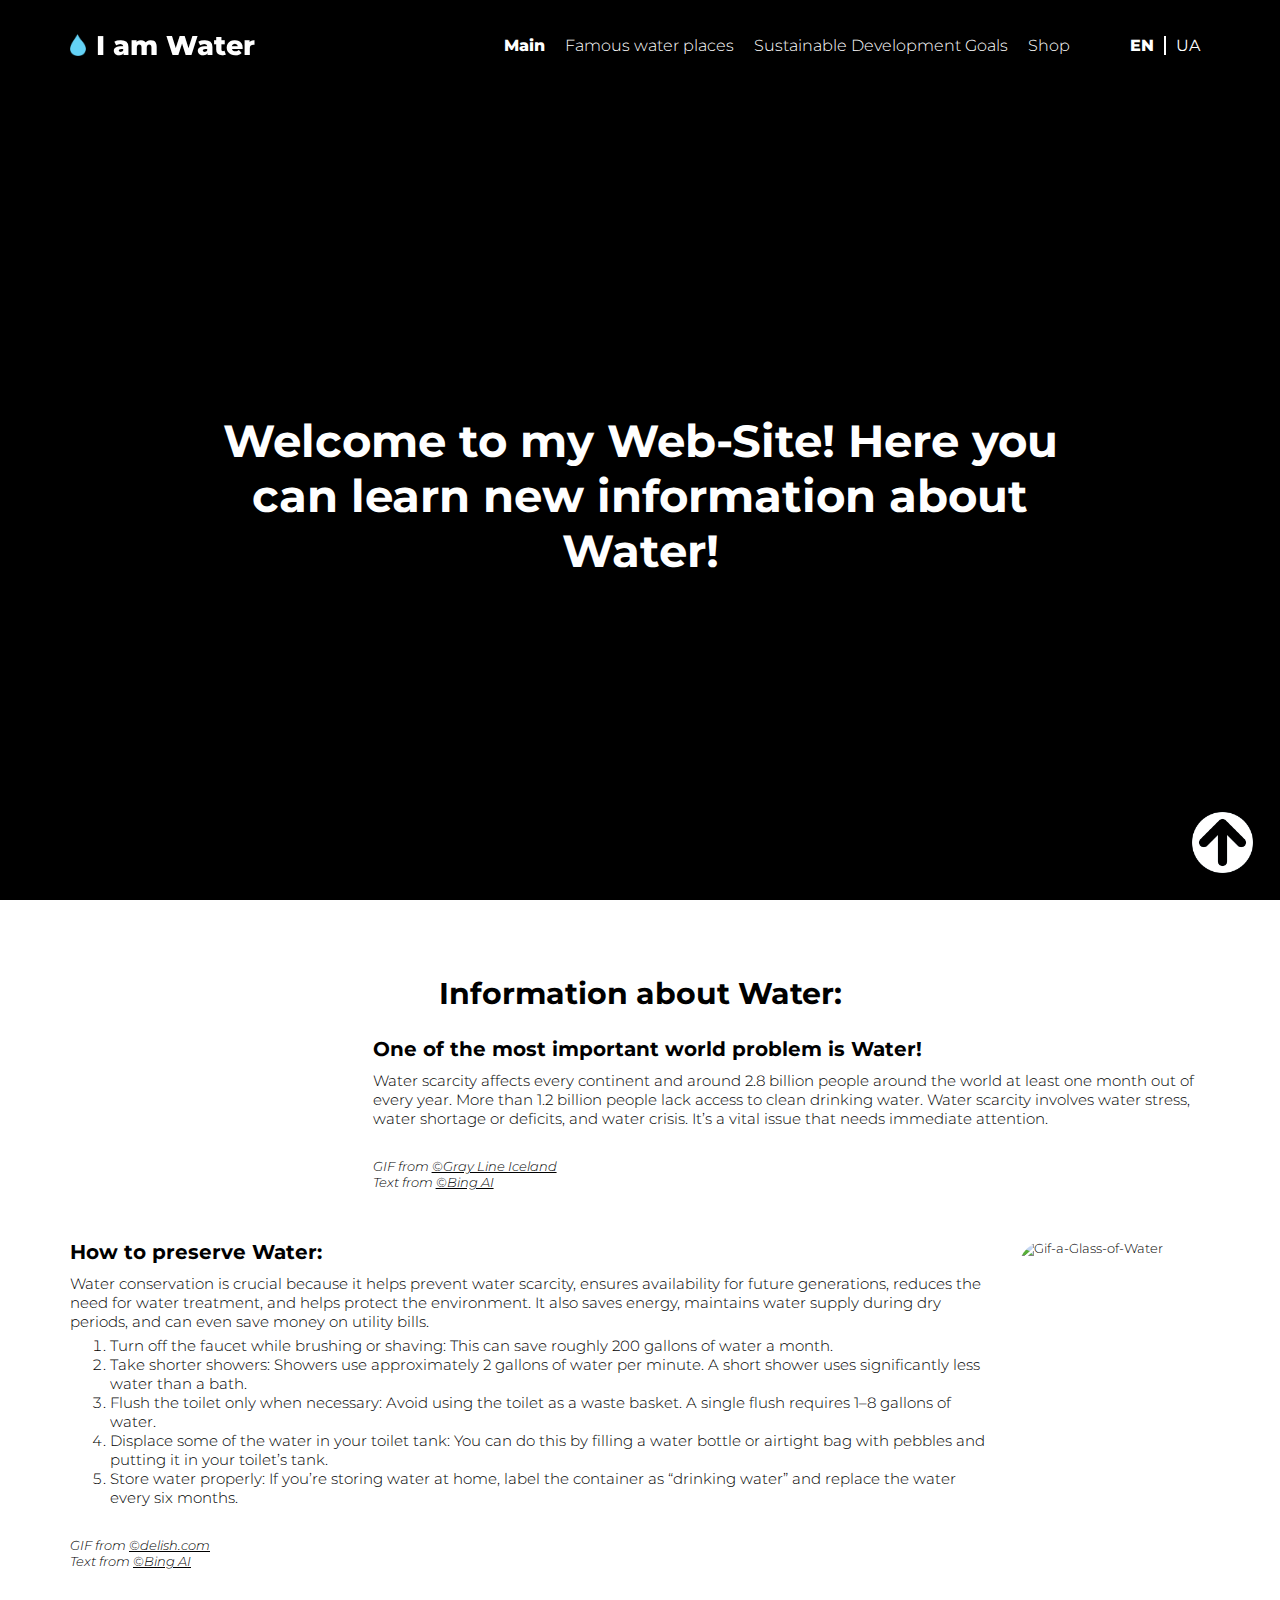
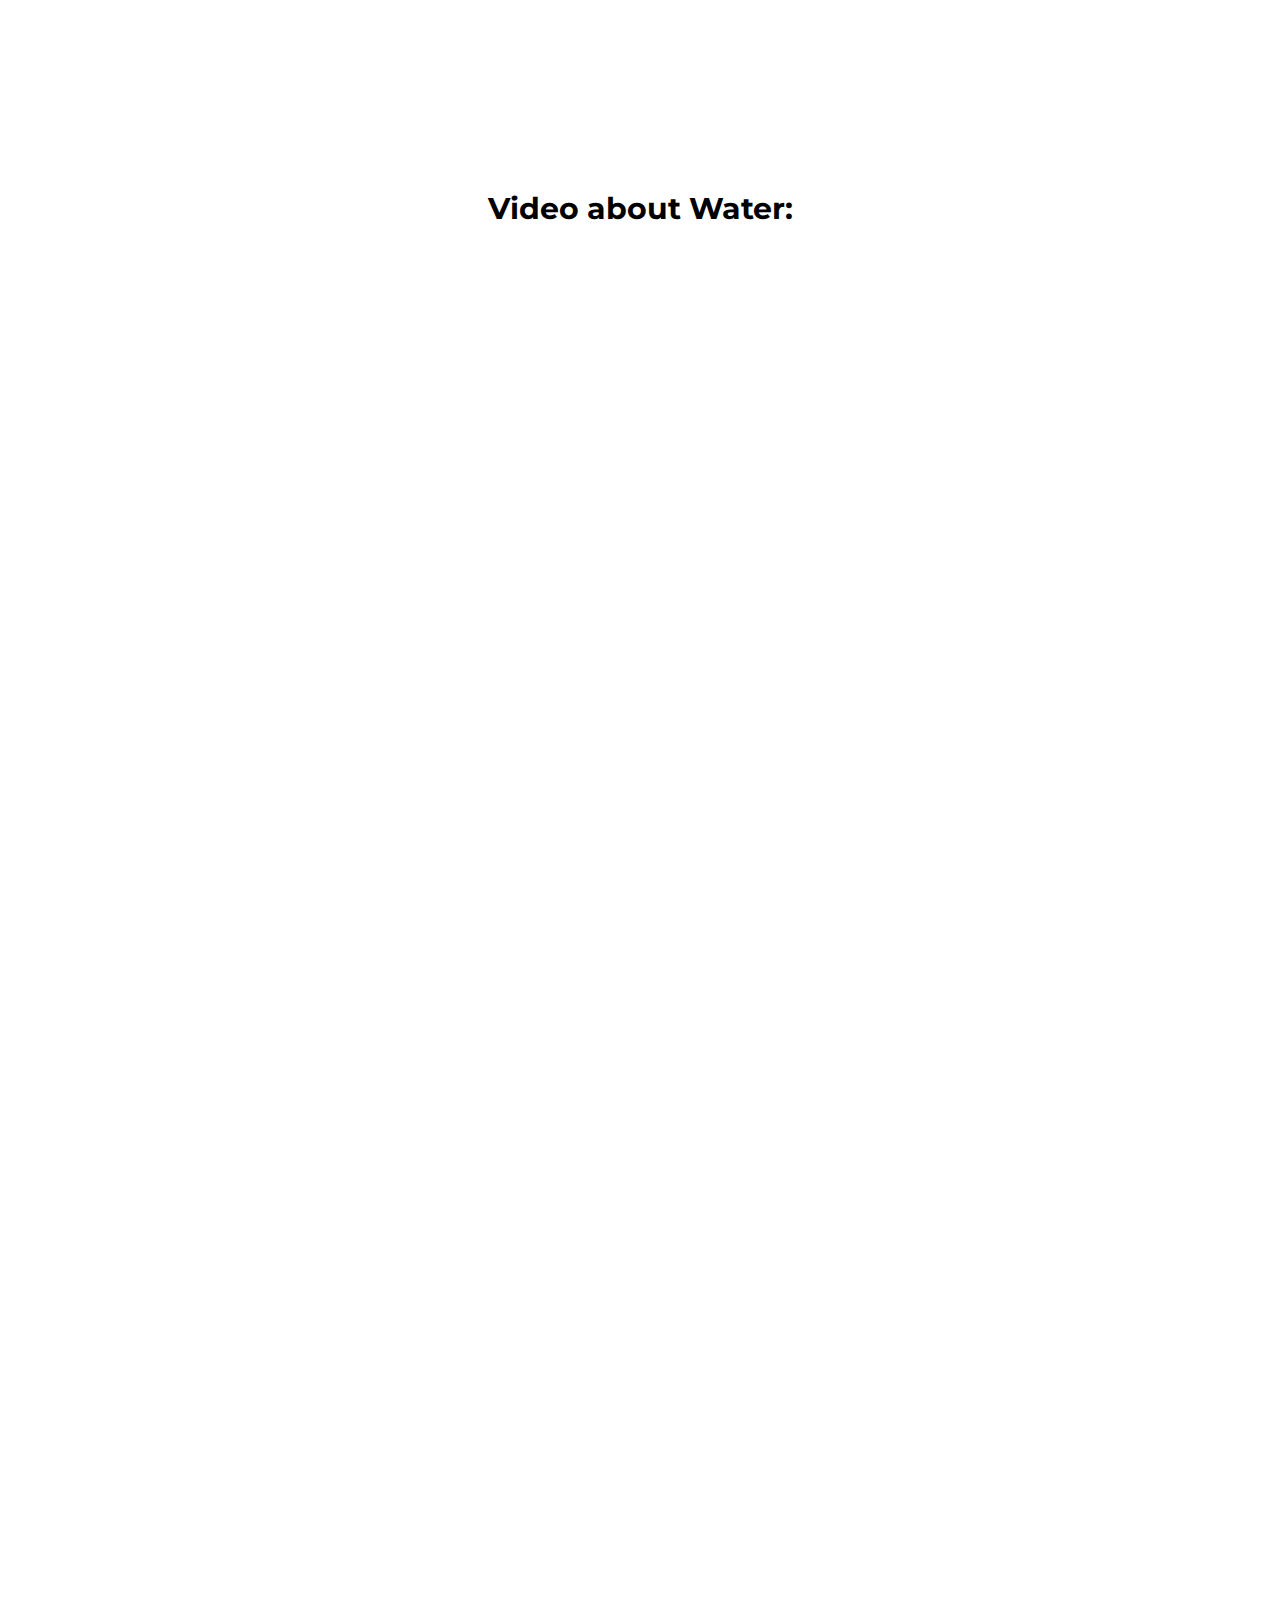
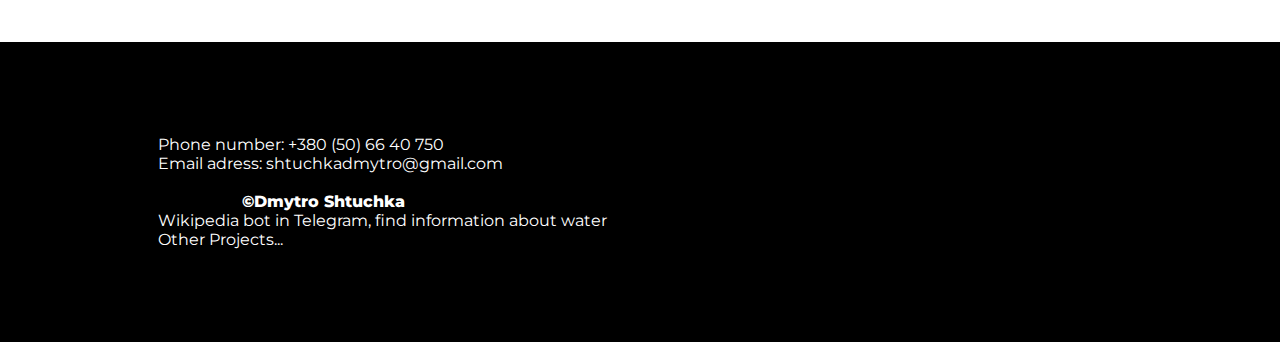
==== index.html @ 584edc29 "first_commit" ====
<!DOCTYPE html>
<html lang="en">
<head>
    <meta charset="UTF-8">
    <meta name="viewport" content="width=device-width, initial-scale=1.0">
    <title>I am Water</title>
    <link rel="stylesheet" href="./css/styles.css">
    <link rel="stylesheet" href="./css/media.css">

    <link rel="icon" href="./img/icon.png">

    <link rel="preconnect" href="https://fonts.googleapis.com">
    <link rel="preconnect" href="https://fonts.gstatic.com" crossorigin>
    <link href="https://fonts.googleapis.com/css2?family=Montserrat:ital,wght@0,100..900;1,100..900&display=swap" rel="stylesheet">
</head>
<body>
    <div class="screen">
        <a href="#header">
            <img src="./img/arrow.png" class="button-arrow">
        </a>
    </div>



    <header id="header">
        <a href="index.html" class="logo">
            <img class="logo-img" src="./img/logo.png" alt="">
            <p class="logo-txt">I am Water</p>
        </a>
        <nav>
            <div class="nav-list">
                <a href="index.html" class="nav-element nav-main nav-current">Main</a>

                <a href="./html/en/slides.html" class="nav-element nav-slides nav-element-full">Famous water places</a>
                <a href="./html/en/slides.html" class="nav-element nav-slides-short nav-element-short">FWP</a>

                <a href="./html/en/goal.html" class="nav-element nav-goal nav-element-full">Sustainable Development Goals</a>
                <a href="./html/en/goal.html" class="nav-element nav-goal-short nav-element-short">SDG</a>
                            
                <a href="./html/en/shop.html" class="nav-element nav-shop">Shop</a>
            </div> 

        <div class="languages">
            <a href="index.html" class="language nav-current">EN</a>
            <a href="./html/ua/index-ua.html" class="language">UA</a>
        </div>            
        </nav>
    </header>


    <div class="intro">
        <div class="intro-video-waterfall">
            <video class="intro-video-waterfall-self" src="./video/waterfall.mp4" autoplay muted loop></video>
        </div>
        <div class="intro-information">
            <div class="container">
                <h1 class="intro-title">Welcome to my Web-Site! Here you can learn new information about Water!</h1>
            </div>
        </div>
    </div>


    <main>
        <div class="main-content">
            <h1 class="title-information-water title">Information about Water:</h1>
            <div class="content-1">
                <img class="content-1-waterfall" src="./img/index/waterfall.gif" alt="">
                <div class="text text-1-information">
                    <h2 class="title-information title-1-information">One of the most important world problem is <u>Water</u>!</h1>
                    <p class="information information-1">Water scarcity affects every continent and around 2.8 billion people around the world at least one month out of every year. More than 1.2 billion people lack access to clean drinking water. Water scarcity involves water stress, water shortage or deficits, and water crisis. It’s a vital issue that needs immediate attention.</p>
                    <p class="content-1-author">GIF from <a target="_blank" href="https://grayline.is/blog/walk-behind-a-waterfall">©Gray Line Iceland</a></p>
                    <p class="content-1-author">Text from <a target="_blank" href="https://www.bing.com/chat">©Bing AI</a></p>

                </div>
            </div>
            <div class="content-2">
                <div class="text-2">
                        <h2 class="title-information title-2-information">How to preserve Water:</h2>
                        <div class="information information-2">
                            <p class="main-information-2">Water conservation is crucial because it helps prevent water scarcity, ensures availability for future generations, reduces the need for water treatment, and helps protect the environment. It also saves energy, maintains water supply during dry periods, and can even save money on utility bills.</p>
                            <ol>
                                <li>Turn off the faucet while brushing or shaving: This can save roughly 200 gallons of water a month.</li>
                                <li>Take shorter showers: Showers use approximately 2 gallons of water per minute. A short shower uses significantly less water than a bath.</li>
                                <li>Flush the toilet only when necessary: Avoid using the toilet as a waste basket. A single flush requires 1–8 gallons of water.</li>
                                <li>Displace some of the water in your toilet tank: You can do this by filling a water bottle or airtight bag with pebbles and putting it in your toilet’s tank.</li>
                                <li>Store water properly: If you’re storing water at home, label the container as “drinking water” and replace the water every six months.</li>
                            </ol>
                        </div>   
                    <p class="content-1-author">GIF from <a target="_blank" href="https://www.delish.com/food-news/a46554526/how-much-water-should-you-drink/">©delish.com</a></p>
                    <p class="content-1-author">Text from <a target="_blank" href="https://www.bing.com/chat">©Bing AI</a></p>
                </div>
                <img src="https://hips.hearstapps.com/hmg-prod/images/24-del-leadoverhydrating-r1-65b4276db654b.gif?crop=0.666407364190328xw:1xh;center,top&resize=768:*" alt="Gif-a-Glass-of-Water"> 
            </div>
        </div>
        <div class="page-video-water">
            <h1 class="title-video title">Video about Water:</h1>
            <div class="list-video-water">
                <div class="list-two-video">
                    <iframe class="video-about-water" width="560" height="315" src="https://www.youtube.com/embed/jxU3c0Gjboo?si=jHkMNx36ue20w6za" title="YouTube video player" frameborder="0" allow="accelerometer; autoplay; clipboard-write; encrypted-media; gyroscope; picture-in-picture; web-share" referrerpolicy="strict-origin-when-cross-origin" allowfullscreen></iframe>
                    <iframe class="video-about-water" width="560" height="315" src="https://www.youtube.com/embed/zNdbj3PbX6o?si=7EnKz28ie7kxY9xD" title="YouTube video player" frameborder="0" allow="accelerometer; autoplay; clipboard-write; encrypted-media; gyroscope; picture-in-picture; web-share" referrerpolicy="strict-origin-when-cross-origin" allowfullscreen></iframe>                
                </div>
                <div class="list-two-video">
                    <iframe class="video-about-water" width="560" height="315" src="https://www.youtube.com/embed/AkP5IKjWKPM?si=WTpIEt0dNqB-kBoI" title="YouTube video player" frameborder="0" allow="accelerometer; autoplay; clipboard-write; encrypted-media; gyroscope; picture-in-picture; web-share" referrerpolicy="strict-origin-when-cross-origin" allowfullscreen></iframe>
                    <iframe class="video-about-water" width="560" height="315" src="https://www.youtube.com/embed/mPpKhxtFf1Q?si=9NtUzRpPXiyjco4l" title="YouTube video player" frameborder="0" allow="accelerometer; autoplay; clipboard-write; encrypted-media; gyroscope; picture-in-picture; web-share" referrerpolicy="strict-origin-when-cross-origin" allowfullscreen></iframe>
                </div>
            
            </div>
        </div>
    </main>

    <footer class="side-bar">
        <div class="left-menu">
            <div class="contacts-list">
                <p class="contact phone-number">Phone number: <a href="tel:+380506640750" class="contact-information">+380 (50) 66 40 750</a></p>
                <p class="contact email">Email adress: <a href="mailto:shtuchkadmytro@gmail.com" class="contact-information">shtuchkadmytro@gmail.com</a></p>
            </div>
            <p class="contact owner">Maded by <a href="https://freelancehunt.com/freelancer/dima_shtuchka.html" target="_blank" rel="noopener noreferrer" class="owner-name contact-information">©Dmytro Shtuchka</a></p>               
            
            <div class="projects-list">
                <p class="contact projects bot"><a href="https://t.me/small_wikipedia_bot" target="_blank" class="contact-information">Wikipedia bot in Telegram, find information about water</a></p>
                <p class="contact projects"></p><a href="https://github.com/ShDmytros" target="_blank" class="contact contact-information other">Other Projects...</a></p>
            </div>
        </div>
        
        <iframe class="map" src="https://www.google.com/maps/embed?pb=!1m18!1m12!1m3!1d43821.48107485478!2d32.566582212926996!3d46.64962397611684!2m3!1f0!2f0!3f0!3m2!1i1024!2i768!4f13.1!3m3!1m2!1s0x40c41aa25d9bf967%3A0xf3a5478c8e3121fe!2z0KXQtdGA0YHQvtC9LCDQpdC10YDRgdC-0L3RgdGM0LrQsCDQvtCx0LvQsNGB0YLRjCwgNzMwMDA!5e0!3m2!1suk!2sua!4v1711378752489!5m2!1suk!2sua" style="border:0;" allowfullscreen="" loading="lazy" referrerpolicy="no-referrer-when-downgrade"></iframe>
    </footer>
</body>
</html>
---- css/styles.css ----
*{
    margin: 0px;
    font-family: "Montserrat", sans-serif;
    text-decoration: none;
}

a{
    color: black;
}

header{
    background-color: black;
    height: 10vh;
    display: flex;
    align-items: center;
    justify-content: space-between;


    & *{
        &::selection{
            color: black;
            background-color: white;
        }
    }
}

::selection{
    color: white;
    background-color: black;
}


.button-arrow{
    position: fixed;
    bottom: 40px;
    right: 40px;
    height: 75px;

    bottom: 20px;
    right: 20px;
    z-index: 4;

    transition: .25s ease;
    filter: brightness(1);

}



.button-arrow:active{
    filter: brightness(0.5);
}


.logo{
    display: flex;
    align-items: center;
    text-decoration: none;
    font-weight: 800;
    margin-left: 300px;

    transition: .25s ease;
    filter: brightness(1);
}

.logo:hover{
    filter: brightness(0.5);
}

.logo-img{
    width: 16px;
    height: 22px;
    margin-right: 10px;
}

.logo-txt {
    color: white;
    font-size: 3vh;
}


nav{
    margin-right: 300px;
    display: flex;
    align-items: center;
}

.nav-list{
    display: flex;
    position: relative;
    list-style-type: none;
}

.nav-list a{
    display: flex;
    justify-content: center;
    align-items: center;
}

.nav-element{
    font-weight: 300;
    color: #ffffff;
    text-decoration: none;
    padding: 0 10px;
    position: relative;
}

.nav-element::after{
    background: white;
    bottom: -8px;
    content: "";
    height: 2px;
    left: 0;
    position: absolute;
    transform: scaleX(0);
    transition: .25s ease;
    width: 100%;
    border-radius: 2px;
}
.nav-element:hover::after{
    transform: scaleX(1);
}

.nav-list .nav-element-short{
    display: none;
}


.languages{
    color: white;
    display: flex;

    margin-left: 40px;
}

.language{
    padding: 0 10px;
    color: white;
    text-decoration: none;
    position: relative;
}

.language::after{
    background: white;
    width: 100%;
    content: "";

    height: 2px;
    border-radius: 2px;

    left: 0;
    bottom: -8px;
    position: absolute;

    transform: scaleX(0);
    transition: .25s ease;
    
    
}
.language:hover::after{
    transform: scaleX(1);
}

.language:last-child{
    border-left: solid white 2px;
}

.nav-current{
    font-weight: 800;
}



main{
    min-height: calc(100vh - 10vh - 75px - 75px);

    margin-top: 75px;
    margin-bottom: 75px;

    margin-left: 150px;
    margin-right: 150px; 

    font-weight: 300;
}

.intro{
    height: 90vh;
    overflow: hidden;
    position: relative;
    background-color: black;
}

.intro:after{
    content: "";
    display: block;
    width: 100%;
    height: 100%;
    background-color: rgba(0, 0, 0, .5);

    position: absolute;
    top: 0;
    left: 0;
    z-index: 2;
}

.intro-video-waterfall{
    position: relative;
}

.intro-video-waterfall-self{
    width: 100vw;
    height: 100vh;
    object-fit: cover;
    position: absolute;
    top: 0;
    left: 0;
}

.intro-information{
    display: flex;
    flex-direction: column;
    justify-content: center;
    width: 100%;
    height: 100%;

    position: absolute;
    top: 0;
    left: 0;
    z-index: 3;
}

.intro-title{
    margin: 0;
    font-size: 45px;
    color: #fff;
    text-align: center;

    margin-left: 200px;
    margin-right: 200px;
}

.intro-container{
    max-width: 1200px;
    margin: 0 auto;
}



.information{
    margin-bottom: 30px;
}

.title{
    display: flex;
    justify-content: center;
    font-size: 30px;
}

.main-content{
    display: flex;
    flex-direction: column;
    margin-bottom: 100px;
}

.content-1{
    margin-top: 25px;
    display: flex;
}

.text-1-information{
    margin-left: 50px;
}

.title-1-information{
    margin-bottom: 10px;
}

.content-1-waterfall{
    width: 700px;
    border-radius: 30px;
    transform: scaleX(1);
    transition: all .25s ease;

}

.content-1-waterfall:hover{
    transition: all .25s easy;
    transform: scale(1.05);
}

.content-1-author{
    font-style: italic;
}
.content-1-author a{
    text-decoration: underline;
}

.content-2{
    margin-top: 50px;

    display: flex;
}

.content-2 img{
    width: 450px;
    height: 450px;
    border-radius: 30px;
    transition: all .25s ease;
    transform: scale(1.0);
}
.content-2 img:hover{
    transition: all .25s easy;
    transform: scale(1.05);
}

.text-2{
    margin-right: 30px;
}

.title-2-information{
    margin-bottom: 10px;
}

.main-information-2{
    margin-bottom: 5px;
}


.page-video-water{
    display: flex;
    align-items: center;
    flex-direction: column;
}

.list-video-water{
    display: flex;
    align-items: center;
    flex-direction: column;
}

.list-two-video{
    padding-top: 10px;
    padding-bottom: 10px;
}

.video-about-water{
    padding-right: 10px;
    padding-left: 10px;
    border-radius: 30px;

    transition: all .5s ease;
    transform: scale(1);
}
.video-about-water:hover{
    transition: all .5s ease;
    transform: scale(1.05);
}



.side-bar{
    background-color: black;
    height: 300px;
    display: flex;
    align-items: center;
    justify-content: space-around;


    & *{
        &::selection{
            color: black;
            background-color: white;
        }
    }

}

.contacts-list{
    color: #ffffff;
}

.contact-information{
    text-decoration: none;
    color: #ffffff;
    transition: all .25s ease;
}

.contact-information:hover{
    color: #999;
    transition: .25s ease;
}

.owner{
    margin-top: 19px;
}
.owner-name{
    font-weight: 800;
}

.map{
    border-radius: 15px;
    width: 200px;
    height: 200px;
    transition: all .5s ease;
    transform: scale(1);
}
.map:hover{
    transition: all .5s ease;
    transform: scale(1.22);
}



@media screen and (max-width: 1700px) {
    .information{
        font-size: 15px;
    }
    main{
        font-size: 13px;
    }
    .waterfall{
        width: 500px;
        border-radius: 15px;   
    }
}

@media screen and (max-width: 1500px){
    .list-two-video{
        display: flex;
        flex-direction: column;
        justify-content: center;
        padding-top: 0;
        padding-bottom: 0;
    }
    .video-about-water{
        padding-left: 0;
        padding-right: 0;
        padding-top: 10px;
        padding-bottom: 10px;
    }
}



@media screen and (max-width: 1435px) {
    .information{
        font-size: 15px;
    }
    main{
        margin-left: 150px;
        margin-right: 150px; 
    }
    .logo{
        margin-left: 150px;
    }
    nav{
        margin-right: 150px;
    }
}

@media screen and (max-width: 1334px) {

    main{
        margin-left: 120px;
        margin-right: 120px; 
    }
    .logo{
        margin-left: 120px;
    }
    nav{
        margin-right: 120px;
    }
}

@media screen and (max-width: 1291px) {
    main{
        margin-left: 70px;
        margin-right: 70px; 
    }
    .logo{
        margin-left: 70px;
    }
    nav{
        margin-right: 70px;
    }
}

@media screen and (max-width: 1205px) {
    .text-1-information{
        margin-left: 0px;
    }
    .main-content{
        align-items: center;
    }
    .content-1{
        align-items: center;
        flex-direction: column;
    }
    .content-1-waterfall{
        margin-bottom: 20px;
        border-radius: 25px;
    }
}

@media screen and (max-width: 1100px) {
    .intro-title{
        font-size: 60px;
    }    


    .nav-list .nav-element-full{
        display: none;
    }
    .nav-list .nav-element-short{
        display: block;
    }


    main{
        margin-right: 50px;
        margin-left: 50px;
    }

    .main-content{
        align-items: center;
    }

    .content-1{
        align-items: center;
        flex-direction: column;
    }

    .content-2{
        align-items: center;
        flex-direction: column;
    }

    .content-2 img{
        order: -1;
        margin-bottom: 20px;
    }
}

@media screen and (max-width: 850px) {
    .content-1-waterfall{
        width: 600px;
    }    
    .video-about-water{
        width: 444px;
        height: 250px;
    }
    .intro-title{
        margin-left: 100px;
        margin-right: 100px;
    }
    .map{
        width: 150px;
        height: 150px;
    }
}

@media screen and (max-width: 750px){
    .logo{
        margin-left: 30px;
    }
    nav{
        margin-right: 30px;
    }


    .content-1-waterfall{
        width: 500px;
    }

    .map{
        display: none;
    }
}

@media screen and (max-width: 650px){
    .logo-txt{
        font-size: 20px;
    }    
    .intro-title{
        font-size: 30px;
    }
    .content-1-waterfall{
        width: 400px;
    }

    
    .content-2 img{
        width: 300px;
        height: 300px;
    }
}

@media screen and (max-width: 550px){
/*    .logo{
        padding-left: 20px;
    }*/

    nav{
        margin-right: 20px;
    }
    .nav-element{
        font-size: 12px;
        padding-left: 5px;
        padding-right: 5px;
    }
    .languages{
        margin-left: 10px;
    }


    .intro-title{
        margin-left: 50px;
        margin-right: 50px;
    }    


    .content-1-waterfall{
        width: 300px;
    }

    .video-about-water{
        width: 355px;
        height: 200px;
    }
}

@media screen and (max-width: 500px){
    .logo{
        margin-right: 30px;
    }
    .logo-txt{
        font-size: 15px;
    }
}

@media screen and (max-width: 450px){
    .button-arrow{
        width: 70px;
        height: 70px;
    }

    nav{
        margin-right: 10px;
        padding-right: 5px;
    }
    .nav-element{
        padding: 0 5px;
        font-size: 8px;
    }
    .language{
        padding: 0 5px;
        font-size: 10px;
    }

    .content-1-waterfall{
        width: 200px;
    }

    .video-about-water{
        width: 266px;
        height: 150px;
    }

    .contact{
        font-size: 10px;
    }

    .content-2 img{
        width: 200px;
        height: 200px;
    }
}

@media screen and (max-width: 350px){
    .logo-txt{
        font-size: 10px;
    }
    .logo-img{
        width: 10px;
        height: auto;
    }
}
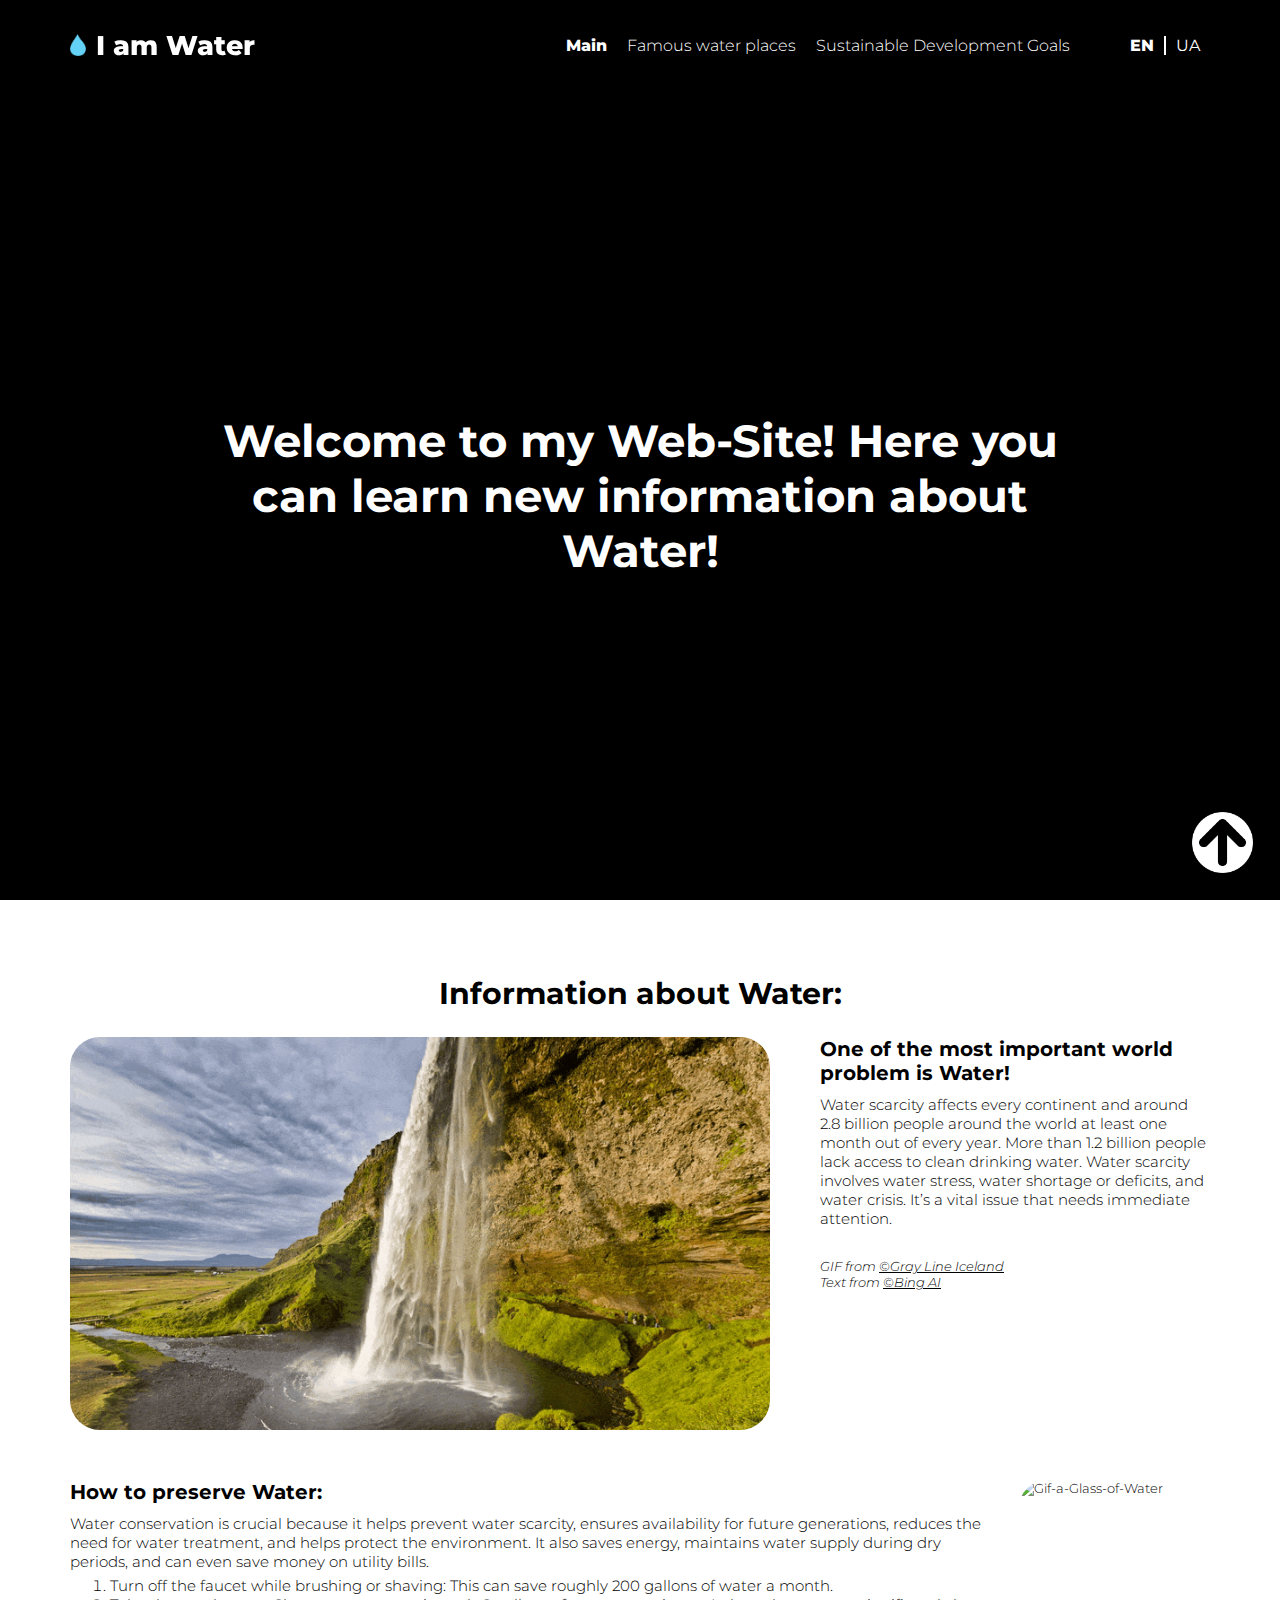
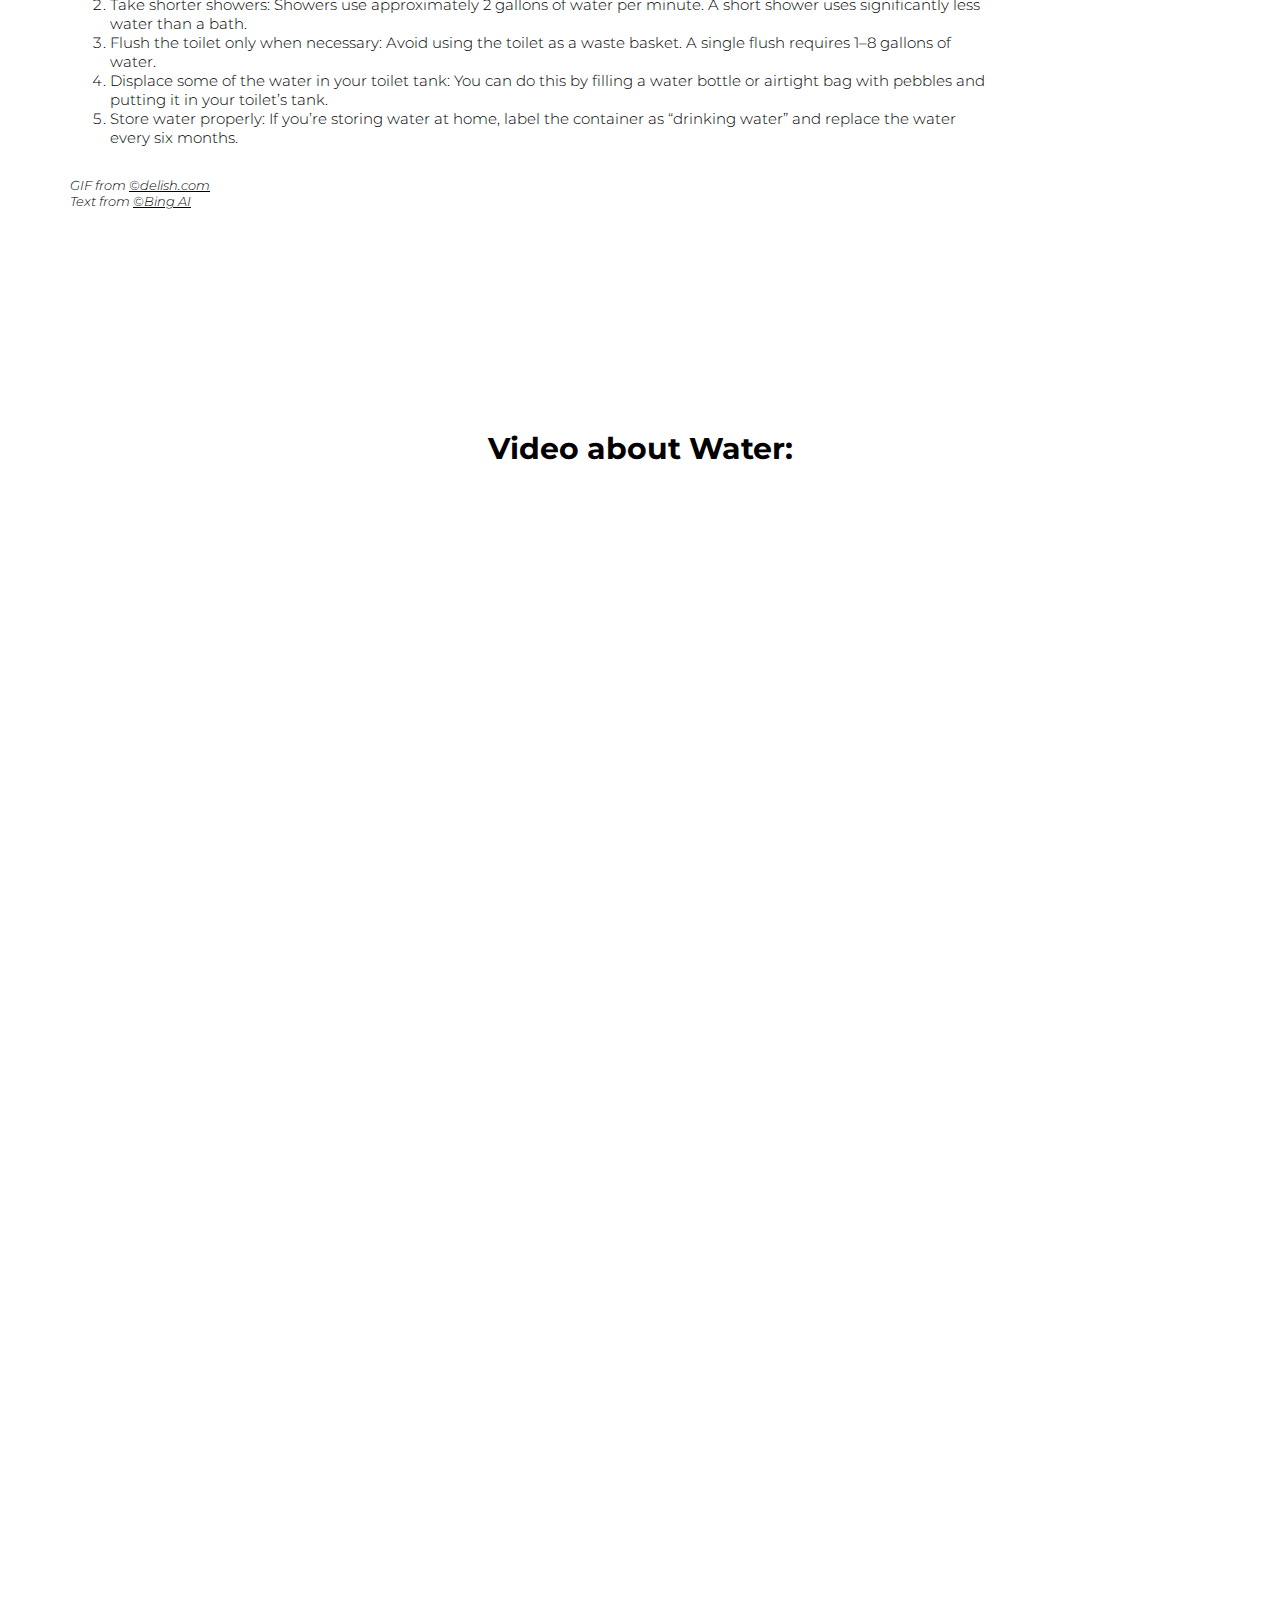
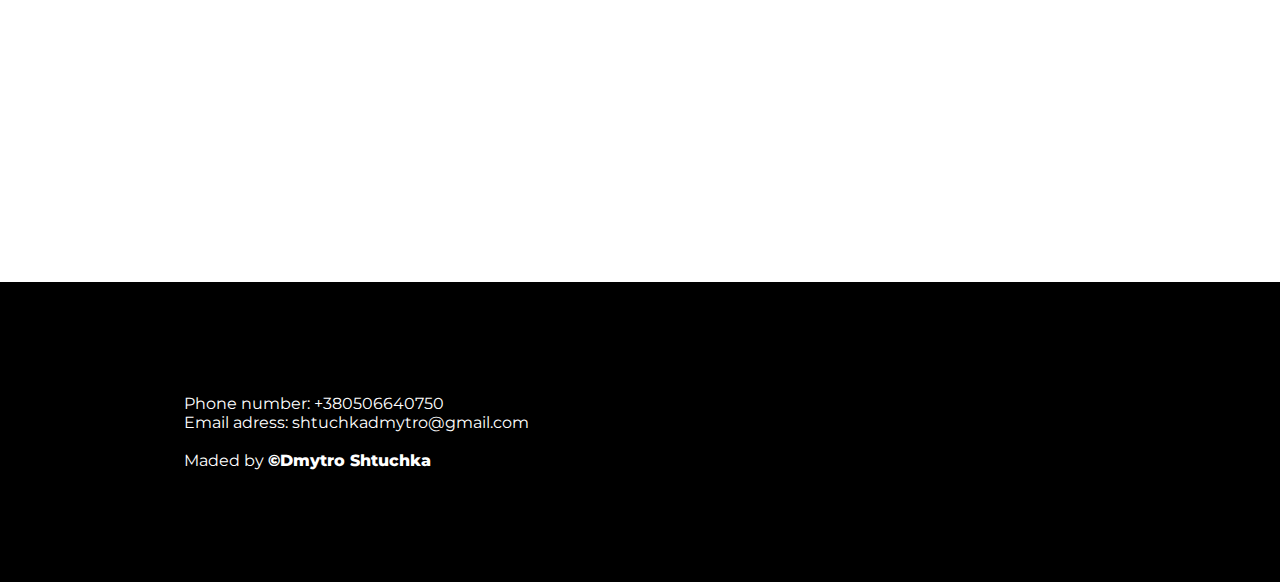
==== commit c914bdb3: "first_commit" ====
--- a/index.html
+++ b/index.html
@@ -4,10 +4,8 @@
     <meta charset="UTF-8">
     <meta name="viewport" content="width=device-width, initial-scale=1.0">
     <title>I am Water</title>
-    <link rel="stylesheet" href="./css/styles.css">
-    <link rel="stylesheet" href="./css/media.css">
-
-    <link rel="icon" href="./img/icon.png">
+    <link rel="stylesheet" href="./../../css/styles.css">
+    <link rel="icon" href="./../../img/icon.png">
 
     <link rel="preconnect" href="https://fonts.googleapis.com">
     <link rel="preconnect" href="https://fonts.gstatic.com" crossorigin>
@@ -16,7 +14,7 @@
 <body>
     <div class="screen">
         <a href="#header">
-            <img src="./img/arrow.png" class="button-arrow">
+            <img src="./../../img/arrow.png" class="button-arrow">
         </a>
     </div>
 
@@ -24,25 +22,23 @@
 
     <header id="header">
         <a href="index.html" class="logo">
-            <img class="logo-img" src="./img/logo.png" alt="">
+            <img class="logo-img" src="./../../img/logo.png" alt="">
             <p class="logo-txt">I am Water</p>
         </a>
         <nav>
             <div class="nav-list">
                 <a href="index.html" class="nav-element nav-main nav-current">Main</a>
 
-                <a href="./html/en/slides.html" class="nav-element nav-slides nav-element-full">Famous water places</a>
-                <a href="./html/en/slides.html" class="nav-element nav-slides-short nav-element-short">FWP</a>
+                <a href="slides.html" class="nav-element nav-slides nav-element-full">Famous water places</a>
+                <a href="slides.html" class="nav-element nav-slides-short nav-element-short">FWP</a>
 
-                <a href="./html/en/goal.html" class="nav-element nav-goal nav-element-full">Sustainable Development Goals</a>
-                <a href="./html/en/goal.html" class="nav-element nav-goal-short nav-element-short">SDG</a>
-                            
-                <a href="./html/en/shop.html" class="nav-element nav-shop">Shop</a>
+                <a href="goal.html" class="nav-element nav-goal nav-element-full">Sustainable Development Goals</a>
+                <a href="goal.html" class="nav-element nav-goal-short nav-element-short">SDG</a>
             </div> 
 
         <div class="languages">
             <a href="index.html" class="language nav-current">EN</a>
-            <a href="./html/ua/index-ua.html" class="language">UA</a>
+            <a href="./../ua/index-ua.html" class="language">UA</a>
         </div>            
         </nav>
     </header>
@@ -50,7 +46,7 @@
 
     <div class="intro">
         <div class="intro-video-waterfall">
-            <video class="intro-video-waterfall-self" src="./video/waterfall.mp4" autoplay muted loop></video>
+            <video class="intro-video-waterfall-self" src="./../../video/waterfall.mp4" autoplay muted loop></video>
         </div>
         <div class="intro-information">
             <div class="container">
@@ -64,7 +60,7 @@
         <div class="main-content">
             <h1 class="title-information-water title">Information about Water:</h1>
             <div class="content-1">
-                <img class="content-1-waterfall" src="./img/index/waterfall.gif" alt="">
+                <img class="content-1-waterfall" src="./../../img/waterfall.gif" alt="">
                 <div class="text text-1-information">
                     <h2 class="title-information title-1-information">One of the most important world problem is <u>Water</u>!</h1>
                     <p class="information information-1">Water scarcity affects every continent and around 2.8 billion people around the world at least one month out of every year. More than 1.2 billion people lack access to clean drinking water. Water scarcity involves water stress, water shortage or deficits, and water crisis. It’s a vital issue that needs immediate attention.</p>
@@ -109,17 +105,10 @@
     </main>
 
     <footer class="side-bar">
-        <div class="left-menu">
-            <div class="contacts-list">
-                <p class="contact phone-number">Phone number: <a href="tel:+380506640750" class="contact-information">+380 (50) 66 40 750</a></p>
-                <p class="contact email">Email adress: <a href="mailto:shtuchkadmytro@gmail.com" class="contact-information">shtuchkadmytro@gmail.com</a></p>
-            </div>
-            <p class="contact owner">Maded by <a href="https://freelancehunt.com/freelancer/dima_shtuchka.html" target="_blank" rel="noopener noreferrer" class="owner-name contact-information">©Dmytro Shtuchka</a></p>               
-            
-            <div class="projects-list">
-                <p class="contact projects bot"><a href="https://t.me/small_wikipedia_bot" target="_blank" class="contact-information">Wikipedia bot in Telegram, find information about water</a></p>
-                <p class="contact projects"></p><a href="https://github.com/ShDmytros" target="_blank" class="contact contact-information other">Other Projects...</a></p>
-            </div>
+        <div class="contacts-list">
+             <p class="contact phone-number">Phone number: <a href="tel:+380506640750" class="contact-information">+380506640750</a></p>
+             <p class="contact email">Email adress: <a href="mailto:shtuchkadmytro@gmail.com" class="contact-information">shtuchkadmytro@gmail.com</a></p>
+             <p class="contact owner">Maded by <a href="https://freelancehunt.com/freelancer/dima_shtuchka.html" target="_blank" rel="noopener noreferrer" class="owner-name contact-information">©Dmytro Shtuchka</a></p>
         </div>
         
         <iframe class="map" src="https://www.google.com/maps/embed?pb=!1m18!1m12!1m3!1d43821.48107485478!2d32.566582212926996!3d46.64962397611684!2m3!1f0!2f0!3f0!3m2!1i1024!2i768!4f13.1!3m3!1m2!1s0x40c41aa25d9bf967%3A0xf3a5478c8e3121fe!2z0KXQtdGA0YHQvtC9LCDQpdC10YDRgdC-0L3RgdGM0LrQsCDQvtCx0LvQsNGB0YLRjCwgNzMwMDA!5e0!3m2!1suk!2sua!4v1711378752489!5m2!1suk!2sua" style="border:0;" allowfullscreen="" loading="lazy" referrerpolicy="no-referrer-when-downgrade"></iframe>
